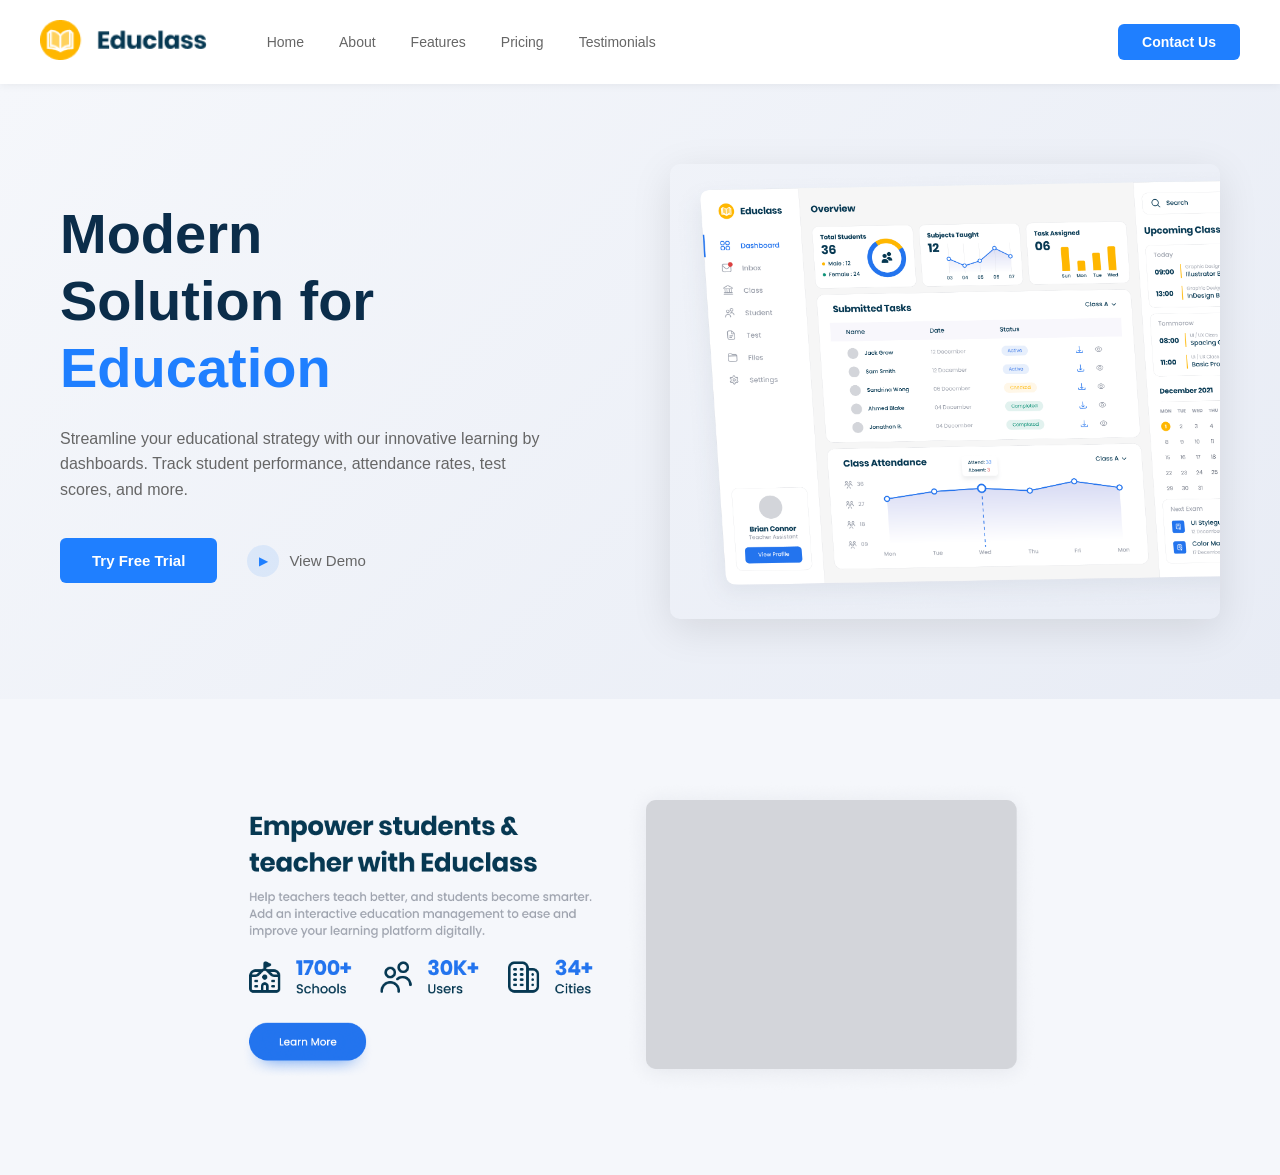
==== educlass/index.html @ 299caba2 "add: educlass's home page & about" ====
<!DOCTYPE html>
<html lang="en">
<head>
    <meta charset="UTF-8">
    <meta name="viewport" content="width=device-width, initial-scale=1.0">
    <link rel="stylesheet" href="styles.css">
    <title>Educlass</title>
</head>
<body>
    <header class="header">
        <div class="header-container">
            <div class="logo">
                <img src="images/Logo.png" alt="Educlass Logo">
            </div>
            <nav class="nav-menu">
                <a href="#home">Home</a>
                <a href="#about">About</a>
                <a href="#features">Features</a>
                <a href="#pricing">Pricing</a>
                <a href="#testimonials">Testimonials</a>
            </nav>
            <button class="contact-btn">Contact Us</button>
        </div>
    </header>

    <main class="hero-section">
        <div class="container">
            <div class="hero-content">
                <h1>Modern<br>Solution for<br><span class="highlight">Education</span></h1>
                <p>Streamline your educational strategy with our innovative learning by dashboards. Track student performance, attendance rates, test scores, and more.</p>
                <div class="cta-buttons">
                    <button class="btn-primary">Try Free Trial</button>
                    <a href="#" class="btn-demo">
                        <span class="demo-icon">▶</span>
                        View Demo
                    </a>
                </div>
            </div>
            <div class="hero-image">
                <img src="images/Dashboard.png" alt="Educlass Dashboard">
            </div>
        </div>
    </main>

    <section class="about">
        <div class="about-container">
            <img src="images/about.png" alt="About Educlass">
        </div>
    </section>
</body>
</html>
---- educlass/styles.css ----
* {
    margin: 0;
    padding: 0;
    box-sizing: border-box;
}

body {
    font-family: -apple-system, BlinkMacSystemFont, 'Segoe UI', Roboto, 'Helvetica Neue', Arial, sans-serif;
    background-color: #f5f7fb;
    color: #333;
}

/* Header Styles */
header.header {
    background-color: #ffffff;
    padding: 20px 0;
    box-shadow: 0 2px 8px rgba(0, 0, 0, 0.05);
    position: sticky;
    top: 0;
    z-index: 100;
}

.header-container {
    max-width: 1400px;
    margin: 0 auto;
    padding: 0 40px;
    display: flex;
    align-items: center;
    justify-content: space-between;
}

.logo img {
    height: 40px;
    width: auto;
}

.nav-menu {
    display: flex;
    gap: 35px;
    align-items: center;
    flex: 1;
    margin-left: 60px;
}

.nav-menu a {
    text-decoration: none;
    color: #666;
    font-size: 14px;
    font-weight: 500;
    transition: color 0.3s ease;
}

.nav-menu a:hover {
    color: #1F7FFF;
}

.contact-btn {
    background-color: #1F7FFF;
    color: white;
    border: none;
    padding: 10px 24px;
    border-radius: 6px;
    font-size: 14px;
    font-weight: 600;
    cursor: pointer;
    transition: background-color 0.3s ease;
}

.contact-btn:hover {
    background-color: #1a6dd9;
}

/* Hero Section */
.hero-section {
    background: linear-gradient(135deg, #f5f7fb 0%, #e8ecf5 100%);
    padding: 80px 0;
    min-height: 600px;
    display: flex;
    align-items: center;
}

.container {
    max-width: 1400px;
    margin: 0 auto;
    padding: 0 40px;
    display: grid;
    grid-template-columns: 1fr 1fr;
    gap: 60px;
    align-items: center;
}

.hero-content {
    display: flex;
    flex-direction: column;
    gap: 24px;
}

.hero-content h1 {
    font-size: 56px;
    font-weight: 700;
    line-height: 1.2;
    color: #0B2D4A;
}

.hero-content .highlight {
    color: #1F7FFF;
}

.hero-content p {
    font-size: 16px;
    line-height: 1.6;
    color: #666;
    max-width: 500px;
}

.cta-buttons {
    display: flex;
    align-items: center;
    gap: 30px;
    margin-top: 12px;
}

.btn-primary {
    background-color: #1F7FFF;
    color: white;
    border: none;
    padding: 14px 32px;
    border-radius: 6px;
    font-size: 15px;
    font-weight: 600;
    cursor: pointer;
    transition: background-color 0.3s ease;
}

.btn-primary:hover {
    background-color: #1a6dd9;
}

.btn-demo {
    display: flex;
    align-items: center;
    gap: 10px;
    text-decoration: none;
    color: #666;
    font-size: 15px;
    font-weight: 500;
    cursor: pointer;
    transition: color 0.3s ease;
}

.btn-demo:hover {
    color: #1F7FFF;
}

.demo-icon {
    display: inline-flex;
    align-items: center;
    justify-content: center;
    width: 32px;
    height: 32px;
    background-color: rgba(31, 127, 255, 0.1);
    border-radius: 50%;
    color: #1F7FFF;
    font-size: 12px;
    transition: background-color 0.3s ease;
}

.btn-demo:hover .demo-icon {
    background-color: rgba(31, 127, 255, 0.2);
}

/* Hero Image */
.hero-image {
    display: flex;
    justify-content: center;
    align-items: center;
}

.hero-image img {
    width: 100%;
    max-width: 550px;
    height: auto;
    box-shadow: 0 10px 40px rgba(0, 0, 0, 0.1);
    border-radius: 10px;
}

/* About Section */
.about {
    padding: 80px 0;
}

.about-container {
    max-width: 1400px;
    margin: 0 auto;
    padding: 0 40px;
    display: flex;
    justify-content: center;
    align-items: center;
}

.about-container img {
    width: 100%;
    max-width: 800px;
    height: auto;
}
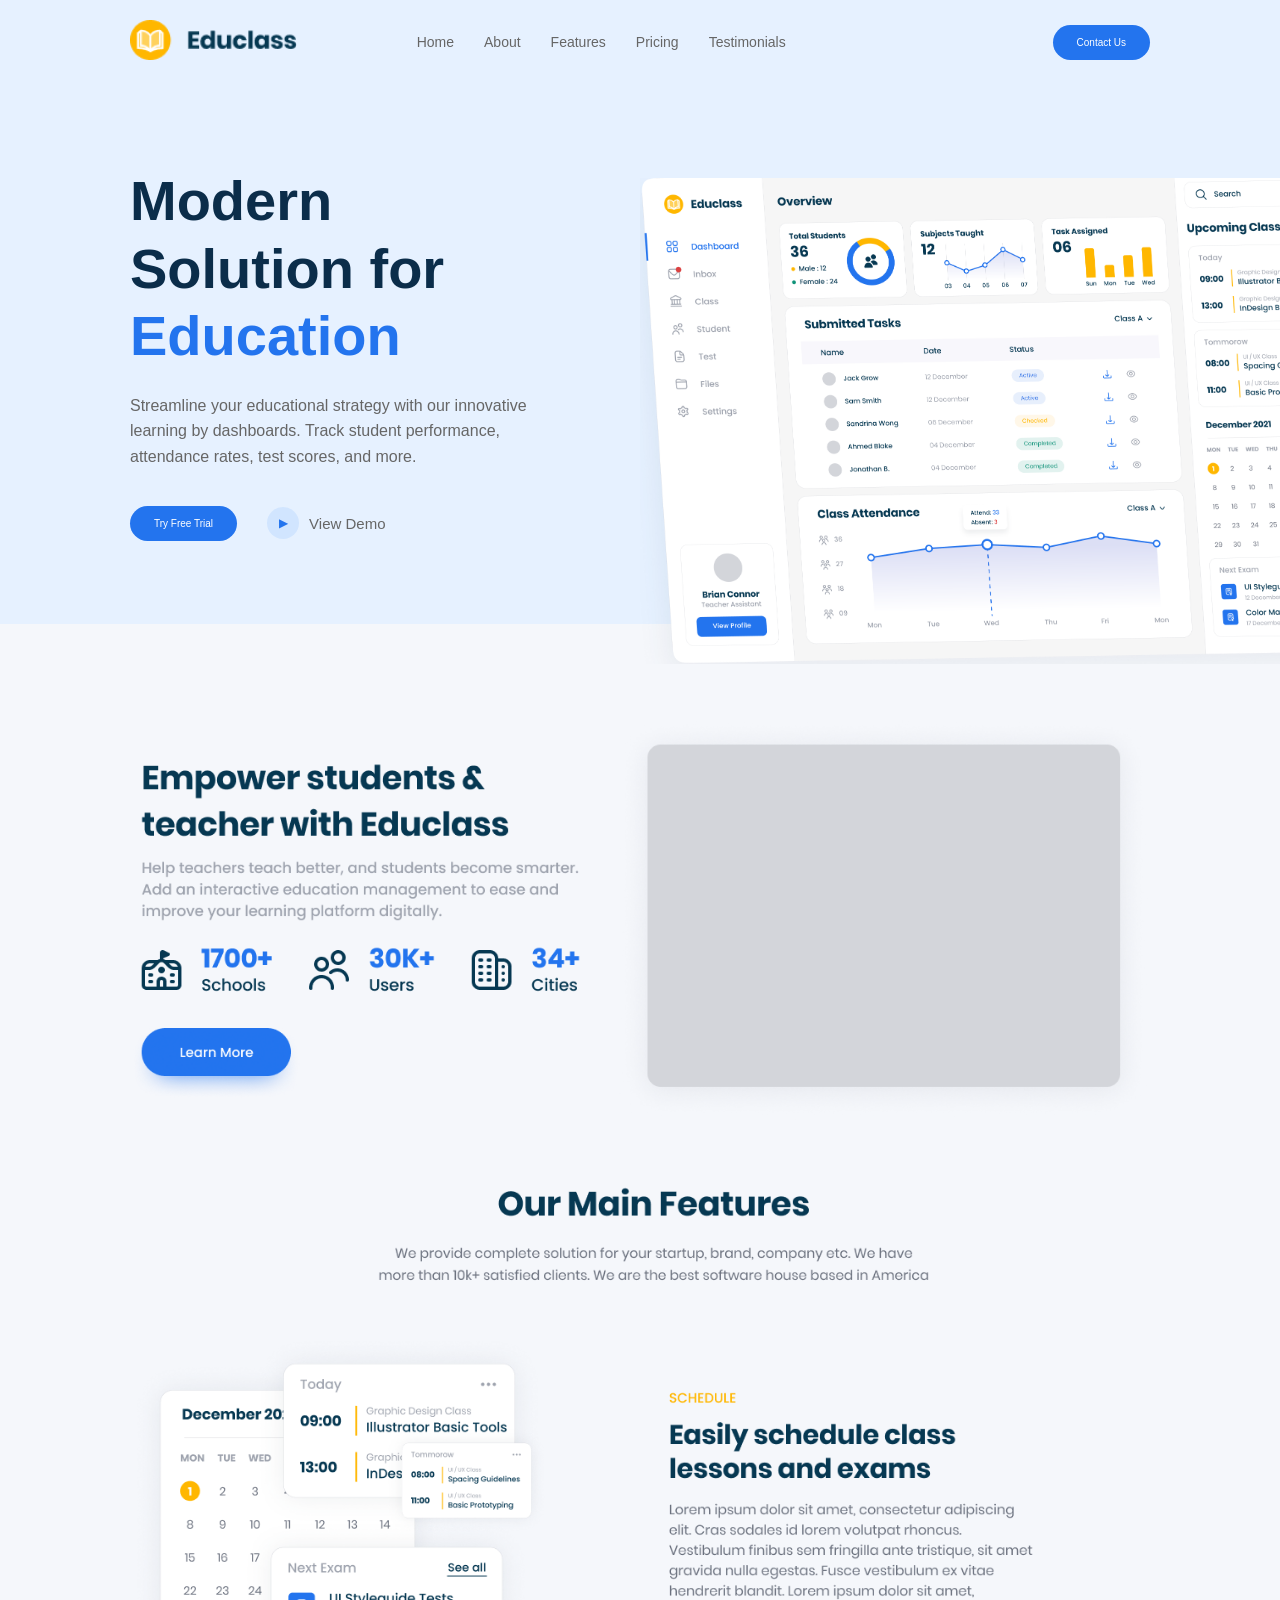
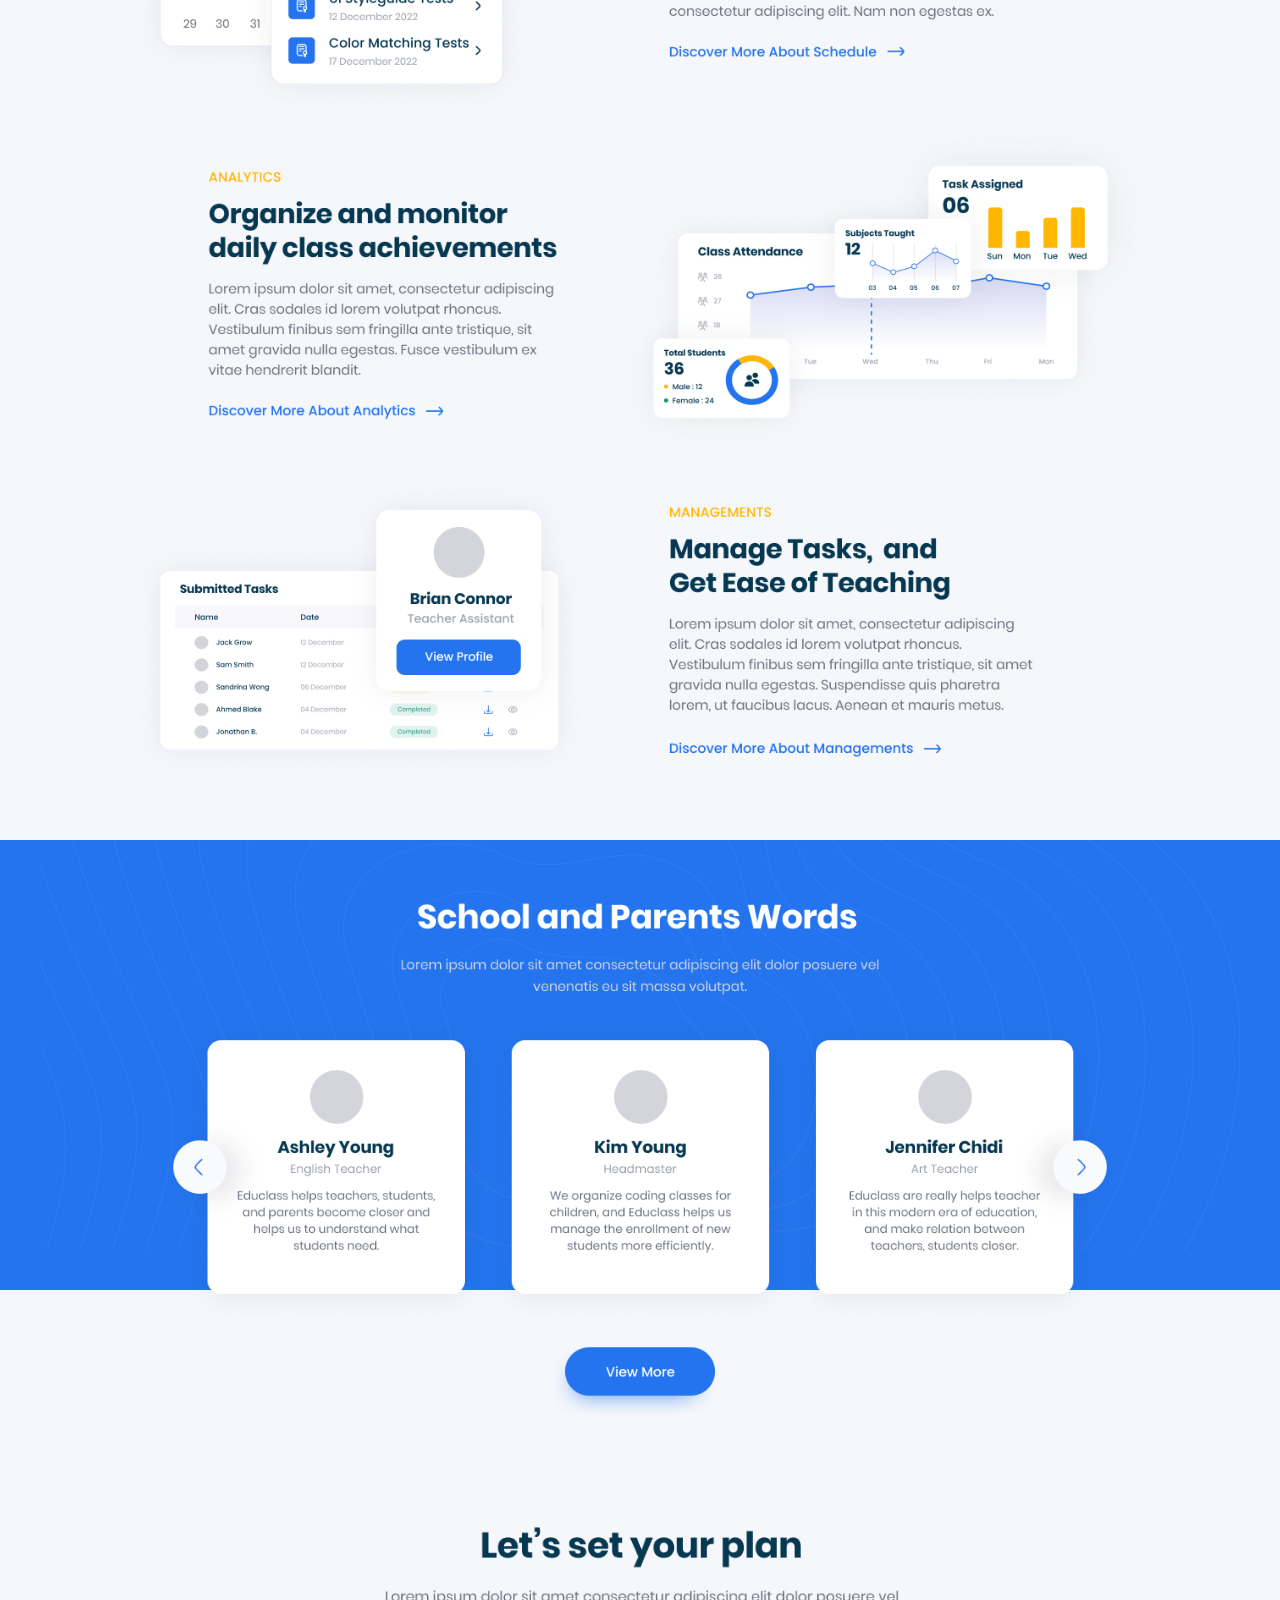
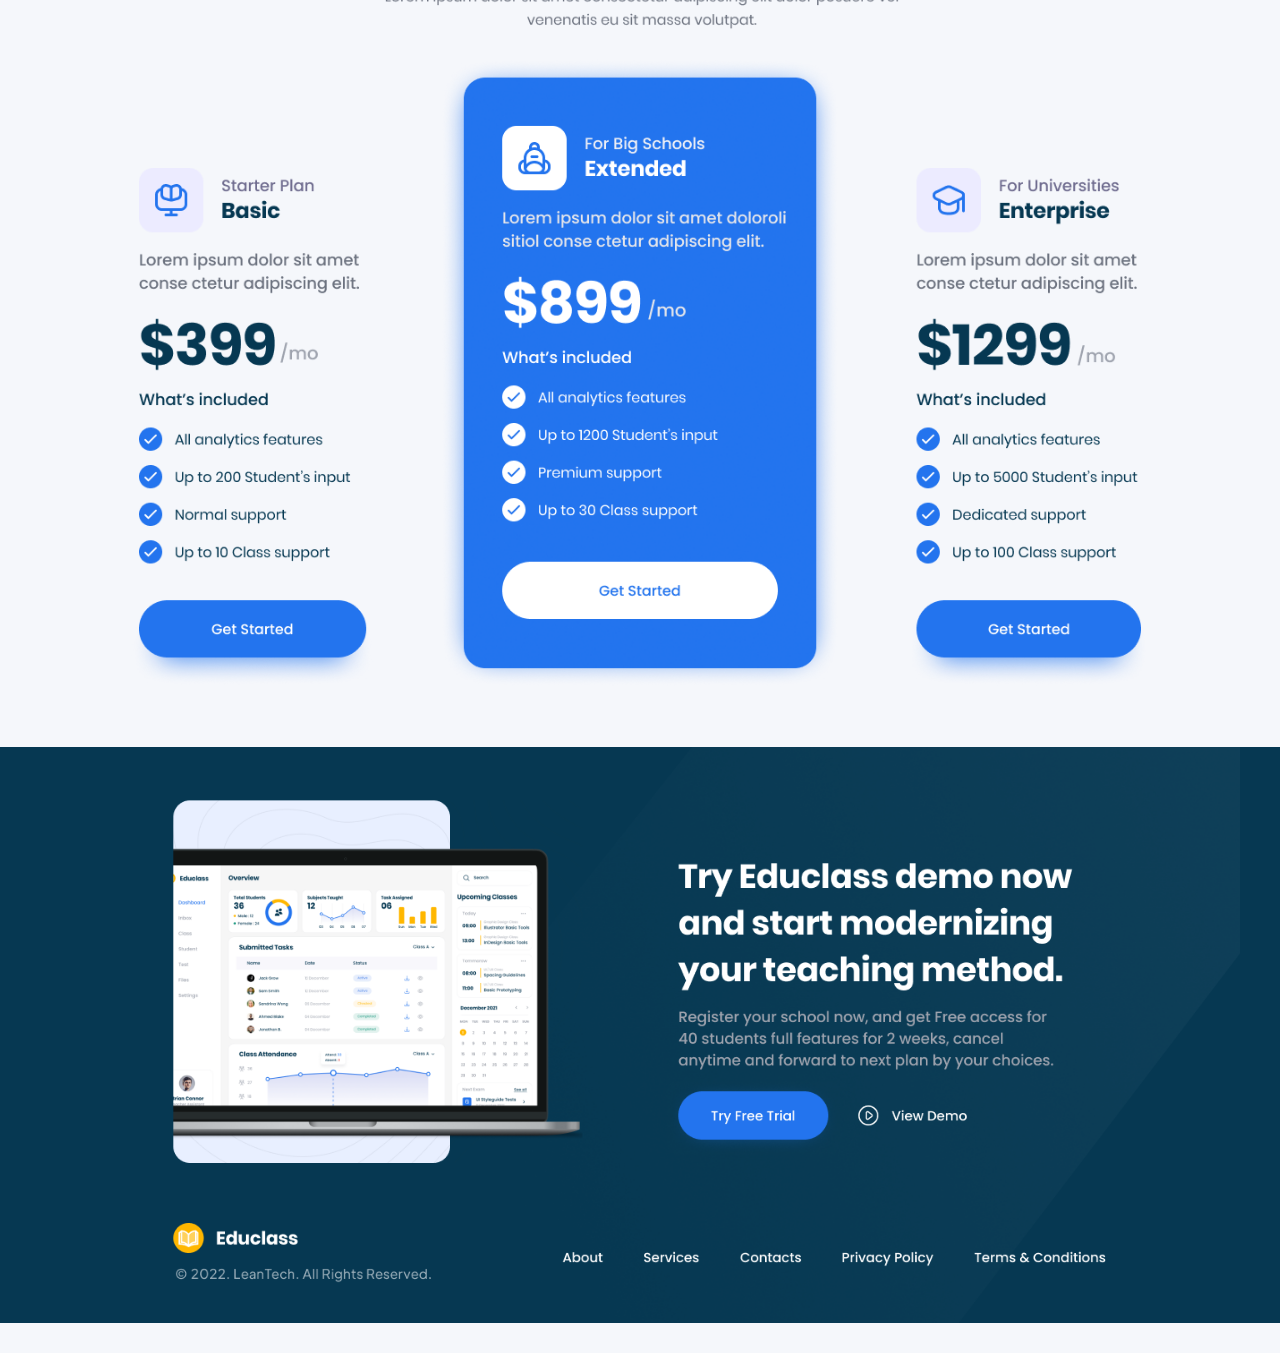
==== commit 2bbf96ac: "add: testimonials, pricing, footer" ====
--- a/educlass/index.html
+++ b/educlass/index.html
@@ -5,46 +5,65 @@
     <meta name="viewport" content="width=device-width, initial-scale=1.0">
     <link rel="stylesheet" href="styles.css">
     <title>Educlass</title>
+    <link rel="icon" href="images/icon.png">
 </head>
 <body>
     <header class="header">
-        <div class="header-container">
+        <div class="container">
             <div class="logo">
                 <img src="images/Logo.png" alt="Educlass Logo">
             </div>
-            <nav class="nav-menu">
+            <nav>
                 <a href="#home">Home</a>
                 <a href="#about">About</a>
                 <a href="#features">Features</a>
                 <a href="#pricing">Pricing</a>
                 <a href="#testimonials">Testimonials</a>
             </nav>
-            <button class="contact-btn">Contact Us</button>
+            <button>Contact Us</button>
         </div>
     </header>
 
-    <main class="hero-section">
+    <main>
         <div class="container">
             <div class="hero-content">
                 <h1>Modern<br>Solution for<br><span class="highlight">Education</span></h1>
                 <p>Streamline your educational strategy with our innovative learning by dashboards. Track student performance, attendance rates, test scores, and more.</p>
                 <div class="cta-buttons">
-                    <button class="btn-primary">Try Free Trial</button>
+                    <button>Try Free Trial</button>
                     <a href="#" class="btn-demo">
                         <span class="demo-icon">▶</span>
                         View Demo
                     </a>
                 </div>
             </div>
-            <div class="hero-image">
-                <img src="images/Dashboard.png" alt="Educlass Dashboard">
-            </div>
+            
         </div>
+        
+        <img src="images/Dashboard.png" alt="Educlass Dashboard">
     </main>
 
-    <section class="about">
-        <div class="about-container">
-            <img src="images/about.png" alt="About Educlass">
+    <section class="container">
+        <img src="images/about.png" alt="About Educlass">
+    </section>
+
+    <section class="container">
+        <img src="images/Features.png" alt="Features">
+    </section>
+
+    <section class="testimonials">
+        <div>
+            <img src="images/Testimonial.png" alt="Testimonial">
+        </div>
+    </section>
+
+    <section class="container">
+        <img src="images/Pricing.png" alt="Pricing">
+    </section>
+
+    <section class="footer">
+        <div>
+            <img src="images/Footer.png" alt="Footer">
         </div>
     </section>
 </body>
--- a/educlass/styles.css
+++ b/educlass/styles.css
@@ -10,20 +10,14 @@
     color: #333;
 }
 
-/* Header Styles */
-header.header {
-    background-color: #ffffff;
+header {
     padding: 20px 0;
-    box-shadow: 0 2px 8px rgba(0, 0, 0, 0.05);
-    position: sticky;
-    top: 0;
-    z-index: 100;
+    background-color: #e6f1ff;
 }
 
-.header-container {
-    max-width: 1400px;
+.container {
+    width: 1100px;
     margin: 0 auto;
-    padding: 0 40px;
     display: flex;
     align-items: center;
     justify-content: space-between;
@@ -34,15 +28,15 @@
     width: auto;
 }
 
-.nav-menu {
+nav {
     display: flex;
-    gap: 35px;
+    gap: 30px;
     align-items: center;
     flex: 1;
     margin-left: 60px;
 }
 
-.nav-menu a {
+nav a {
     text-decoration: none;
     color: #666;
     font-size: 14px;
@@ -50,41 +44,39 @@
     transition: color 0.3s ease;
 }
 
-.nav-menu a:hover {
-    color: #1F7FFF;
+nav a:hover {
+    color: #2374EE;
 }
 
-.contact-btn {
-    background-color: #1F7FFF;
+button {
+    background-color: #2374EE;
     color: white;
     border: none;
-    padding: 10px 24px;
-    border-radius: 6px;
-    font-size: 14px;
-    font-weight: 600;
+    padding: 12px 24px;
+    border-radius: 20px;
+    font-size: 10px;
     cursor: pointer;
     transition: background-color 0.3s ease;
 }
 
-.contact-btn:hover {
+button:hover {
     background-color: #1a6dd9;
 }
 
-/* Hero Section */
-.hero-section {
-    background: linear-gradient(135deg, #f5f7fb 0%, #e8ecf5 100%);
-    padding: 80px 0;
-    min-height: 600px;
+main {
+    background: #e6f1ff;
+    min-height: 540px;
     display: flex;
     align-items: center;
+    position: relative;
+    margin-bottom: 4rem;
 }
 
 .container {
     max-width: 1400px;
     margin: 0 auto;
     padding: 0 40px;
-    display: grid;
-    grid-template-columns: 1fr 1fr;
+    display: flex;
     gap: 60px;
     align-items: center;
 }
@@ -103,14 +95,14 @@
 }
 
 .hero-content .highlight {
-    color: #1F7FFF;
+    color: #2374EE;
 }
 
 .hero-content p {
     font-size: 16px;
     line-height: 1.6;
     color: #666;
-    max-width: 500px;
+    max-width: 400px;
 }
 
 .cta-buttons {
@@ -118,22 +110,6 @@
     align-items: center;
     gap: 30px;
     margin-top: 12px;
-}
-
-.btn-primary {
-    background-color: #1F7FFF;
-    color: white;
-    border: none;
-    padding: 14px 32px;
-    border-radius: 6px;
-    font-size: 15px;
-    font-weight: 600;
-    cursor: pointer;
-    transition: background-color 0.3s ease;
-}
-
-.btn-primary:hover {
-    background-color: #1a6dd9;
 }
 
 .btn-demo {
@@ -149,7 +125,7 @@
 }
 
 .btn-demo:hover {
-    color: #1F7FFF;
+    color: #2374EE;
 }
 
 .demo-icon {
@@ -160,7 +136,7 @@
     height: 32px;
     background-color: rgba(31, 127, 255, 0.1);
     border-radius: 50%;
-    color: #1F7FFF;
+    color: #2374EE;
     font-size: 12px;
     transition: background-color 0.3s ease;
 }
@@ -169,37 +145,31 @@
     background-color: rgba(31, 127, 255, 0.2);
 }
 
-/* Hero Image */
-.hero-image {
-    display: flex;
-    justify-content: center;
-    align-items: center;
+main img {
+    width: 58%;
+    max-width: 50%;
+    position: absolute;
+    right: 0;
+    bottom: -40px;
+    z-index: 1;
 }
 
-.hero-image img {
+section img {
     width: 100%;
-    max-width: 550px;
+    max-width: 1200px;
     height: auto;
-    box-shadow: 0 10px 40px rgba(0, 0, 0, 0.1);
-    border-radius: 10px;
+    display: block;
+    margin: 30px auto;
+    -webkit-user-drag: none;
+    user-drag: none;
 }
 
-/* About Section */
-.about {
-    padding: 80px 0;
+.testimonials div {
+    background-color: #2374EE;
+    height: 50vh;
+    margin-bottom: 200px;
 }
 
-.about-container {
-    max-width: 1400px;
-    margin: 0 auto;
-    padding: 0 40px;
-    display: flex;
-    justify-content: center;
-    align-items: center;
-}
-
-.about-container img {
-    width: 100%;
-    max-width: 800px;
-    height: auto;
-}
+.footer {
+    background-color: #063852;
+}
